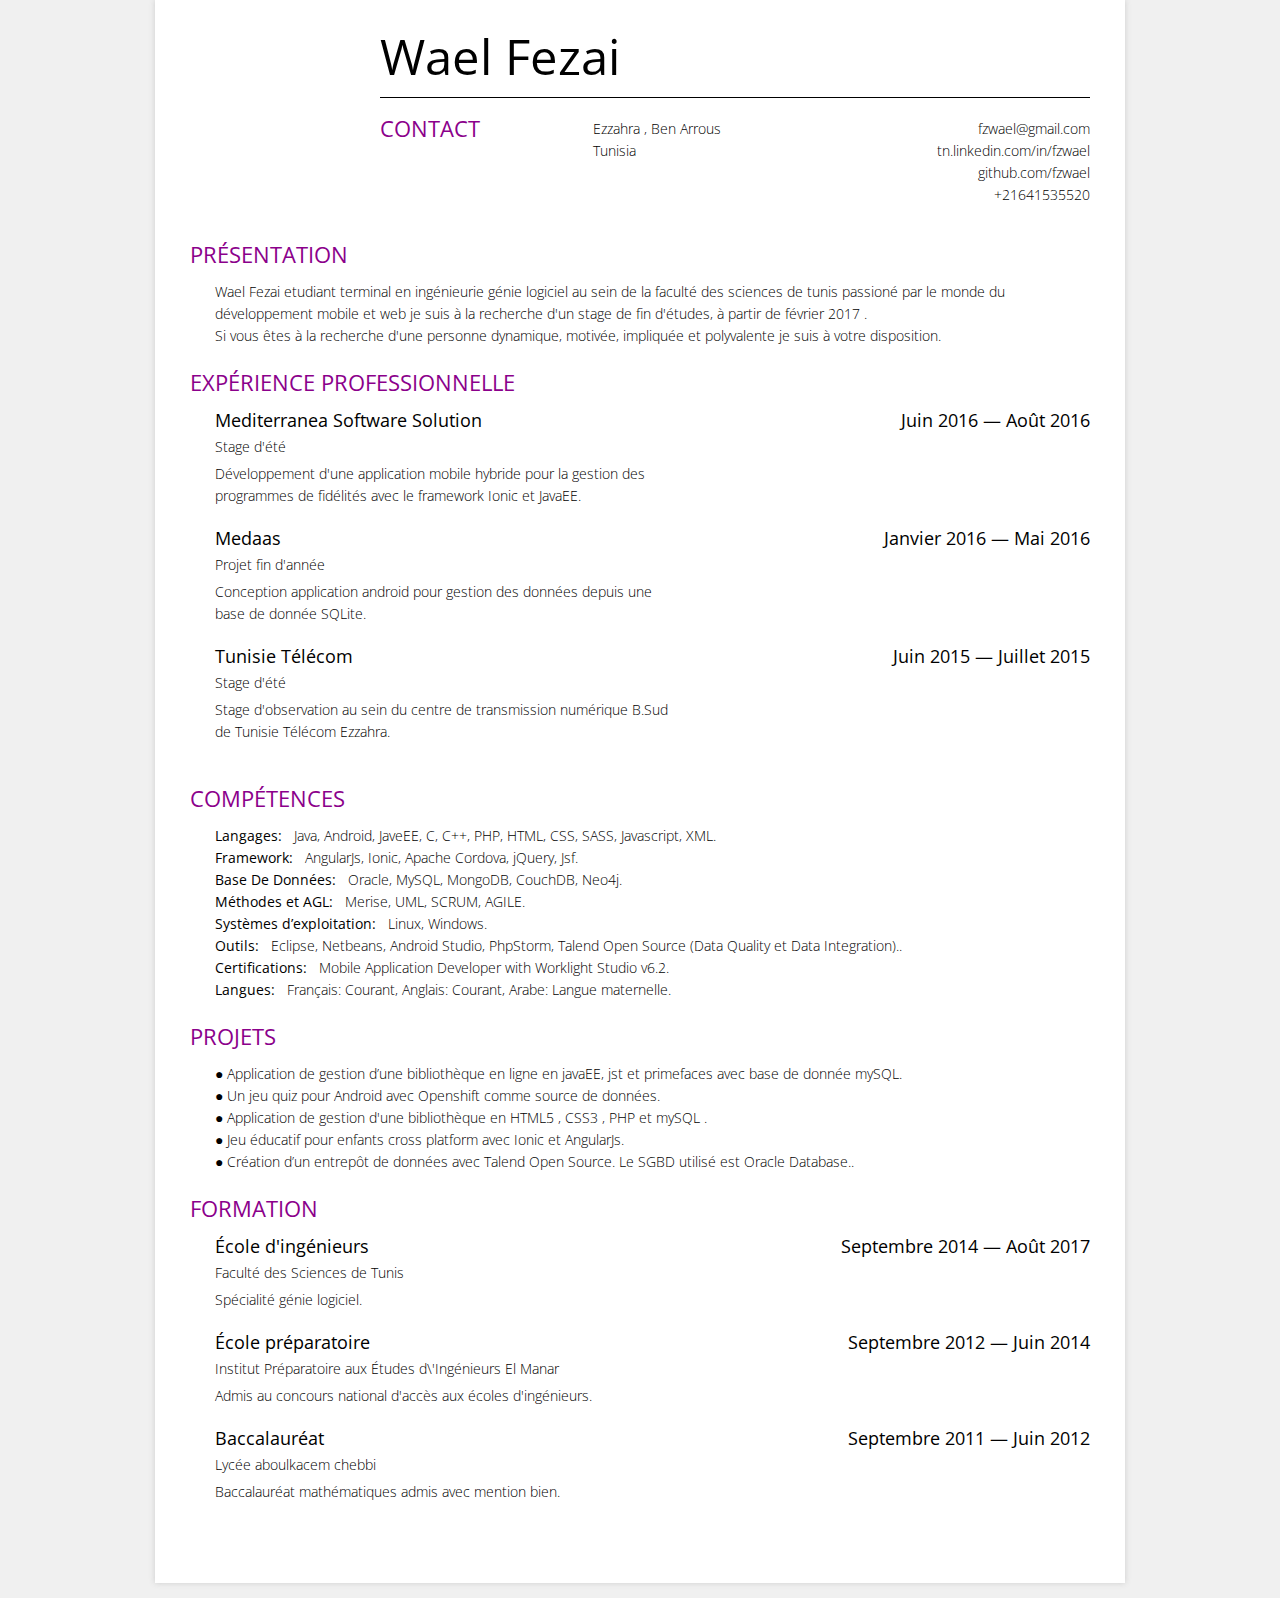
==== Wael_Fezai-FR.html @ c50fee3f "changing style" ====
<!DOCTYPE html>
<html>
<head>
    <title>Wael Fezai</title>
    <meta http-equiv="Content-Type" content="text/html; charset=utf-8"/>
    <meta http-equiv="Generator" content="CV Maker - https://cvmkr.com/"/>
    <link href="https://fonts.googleapis.com/css?family=Open+Sans:300&subset=latin,latin-ext" rel="stylesheet"
          type="text/css"/>
    <link href="style.css" rel="stylesheet">
</head>
<body class="lang-fr ">

<div id="main">
    <div id="photo">
        <img src="http://files1.cvmkr.com/fce725_1634324_3886578.jpg" alt=""/>
    </div>
    <div class="header photo">

        <h1 id="title">Wael Fezai</h1>
        <div class="basic-info section">
            <h2 class="title">Contact</h2>
            <div class="set">

                <p class="address">
					<span class="value">
						Ezzahra , Ben Arrous<br/>Tunisia					</span>
                </p>
                <div class="r">
                    <p class="email"><span class="value">fzwael@gmail.com</span></p>

                    <p class="website"><span class="value">tn.linkedin.com/in/fzwael</span></p>

                    <p class="website"><span class="value">github.com/fzwael</span></p>


                    <p class="phone"><span class="value">+21641535520</span></p>
                </div>
                <div class="clear"></div>
            </div><!-- set //-->
            <div class="clear"></div>
        </div><!-- basic-info //-->

    </div>
    <div class="clear"></div>


    <div class="section section-references">
        <h2 class="title">Présentation</h2>
        <div class="set">
            <div class="item">
                <span class="info"><div><span><span>Wael Fezai etudiant terminal en </span></span>ingénieurie génie logiciel au sein de la faculté des sciences de tunis passioné par le monde du développement mobile et web je suis à la recherche d'un stage de fin d'études, à partir de février 2017 .</div><div><span><span>Si vous êtes à la recherche d'une </span></span>personne dynamique, motivée, impliquée et polyvalente je suis à votre disposition.</div></span>
            </div>
        </div>
        <div class="clear"></div>
    </div>
    <div class="section section-work">
        <h2 class="title">Expérience professionnelle</h2>
        <div class="set">
            <div class="item">
                <h3><span class="company l">Mediterranea Software Solution</span>
                    <span class="date r">Juin 2016 &mdash; Août 2016</span>
                </h3>
                <div class="clear"></div>
                <span class="job_title">Stage d'été</span>
                <div class="info">
                    <div><span><span>Développement d'une application mobile hybride pour la gestion des</span></span>
                    </div>
                    <div><span><span>programmes de fidélités avec le framework Ionic et JavaEE.</span></span></div>
                </div>
                <div class="clear"></div>
            </div>

            <div class="item">
                <h3><span class="company l">Medaas</span>
                    <span class="date r">Janvier 2016 &mdash; Mai 2016</span>
                </h3>
                <div class="clear"></div>
                <span class="job_title">Projet fin d'année</span>
                <div class="info">
                    <div><span><span>Conception application android pour gestion des données depuis une</span></span></div>
                    <div><span><span>base de donnée SQLite.</span></span></div>
                </div>
                <div class="clear"></div>
            </div>

            <div class="item">
                <h3><span class="company l">Tunisie Télécom</span>
                    <span class="date r">Juin 2015 &mdash; Juillet 2015</span>
                </h3>
                <div class="clear"></div>
                <span class="job_title">Stage d'été</span>
                <div class="info">
                    <div><span><span>Stage d'observation au sein du centre de transmission numérique B.Sud</span></span></div>
                    <div><span><span>de Tunisie Télécom Ezzahra.</span></span></div>
                </div>
                <div class="clear"></div>
            </div>

        </div>
        <div class="clear"></div>
    </div>
    <div class="section section-qualifications">
        <h2 class="title">Compétences</h2>
        <div class="set">
            <b>Langages: &nbsp;</b>  Java, Android, JaveEE, C, C++, PHP, HTML, CSS, SASS, Javascript, XML. <br>

            <b>Framework: &nbsp;</b>  AngularJs, Ionic, Apache Cordova, jQuery, Jsf.<br>

            <b>Base De Données: &nbsp;</b>  Oracle, MySQL, MongoDB, CouchDB, Neo4j. <br>

            <b>Méthodes et AGL: &nbsp;</b>  Merise, UML, SCRUM, AGILE. <br>

            <b>Systèmes d’exploitation: &nbsp;</b>  Linux, Windows. <br>

            <b>Outils: &nbsp;</b>  Eclipse, Netbeans, Android Studio, PhpStorm, Talend Open Source (Data Quality et Data Integration).. <br>

            <b>Certifications: &nbsp;</b>  Mobile Application Developer with Worklight Studio v6.2. <br>

            <b>Langues: &nbsp;</b>  Français: Courant, Anglais: Courant, Arabe: Langue maternelle. <br>
        </div>
        <div class="clear"></div>
    </div>

    <div class="section section-qualifications">
        <h2 class="title">PROJETS</h2>
        <div class="set">

            &#9679; Application de gestion d’une bibliothèque en ligne en javaEE, jst et primefaces avec base de donnée mySQL. <br>

            &#9679; Un jeu quiz pour Android avec Openshift comme source de données. <br>

            &#9679; Application de gestion d'une bibliothèque en HTML5 , CSS3 , PHP et mySQL . <br>

            &#9679; Jeu éducatif pour enfants cross platform avec Ionic et AngularJs. <br>

            &#9679; Création d’un entrepôt de données avec Talend Open Source. Le SGBD utilisé est Oracle Database.. <br>

        </div>
        <div class="clear"></div>
    </div>

    <div class="section section-education">
        <h2 class="title">Formation</h2>
        <div class="set">
            <div class="item">
                <h3><span class="course l">École d'ingénieurs</span>
                    <span class="date r">Septembre 2014 &mdash; Août 2017</span>
                </h3>
                <div class="clear"></div>
                <span class="school">Faculté des Sciences de Tunis</span>
                <div class="info"><span><span>Spécialité génie logiciel.</span></span></div>
                <span class="clear"> </span>
            </div>

            <div class="item">
                <h3><span class="course l">École préparatoire</span>
                    <span class="date r">Septembre 2012 &mdash; Juin 2014</span>
                </h3>
                <div class="clear"></div>
                <span class="school">Institut Préparatoire aux Études d\'Ingénieurs El Manar</span>
                <div class="info"><span><span>Admis au concours national d'accès aux écoles d'ingénieurs.</span></span>
                </div>
                <span class="clear"> </span>
            </div>

            <div class="item">
                <h3><span class="course l">Baccalauréat</span>
                    <span class="date r">Septembre 2011 &mdash; Juin 2012</span>
                </h3>
                <div class="clear"></div>
                <span class="school">Lycée aboulkacem chebbi</span>
                <div class="info"><span><span>Baccalauréat mathématiques admis avec mention bien.</span></span></div>
                <span class="clear"> </span>
            </div>
        </div>
        <div class="clear"></div>
    </div>

</div>
</body>
</html>
---- style.css ----
body {
    background: #f0f0f0;
    margin: 0;
    padding: 0;
    font-family: 'Open Sans', 'Helvetica Light', 'Helvetica Neue', 'Arial Narrow', Helvetica, Arial, serif;
    font-weight: 300;
    line-height: 22px;
    font-size: 14px;
    color: #000;
}

h1, h2, h3, h4 {
    font-family: 'Open Sans', 'Helvetica Light', 'Helvetica Neue', 'Arial Narrow', Helvetica, Arial, serif;
    font-weight: 300;
    font-weight: normal;
    margin: 0 0 15px 0;
    padding: 0;
}

h1 {
    font-size: 350%;
}

h2 {
    font-size: 210%;
}

h3 {
    font-size: 130%;
}

p {
    margin: 0 0 10px 0;
}

ul {
    margin: 0;
    list-style-type: square;
}

a {
    color: #222;
}

/* ________________________________________________________ */
.rtl {
    direction: rtl;
}

.clear {
    clear: both;
}

#main {
    background: #fff;
    width: 900px;
    padding: 35px;
    margin: 0 auto 15px auto;
    overflow: hidden;

    box-shadow: 0 0 6px #ccc;
}

#title {
    line-height: 42px;
    border-bottom: 1px solid #000;
    padding-bottom: 20px;
    margin: 0px 0 20px 0;

    /* ADDED BY FZWAEL */
    color: black;
}

#credit {
    margin-bottom: 20px;
    font-size: 11px;
    color: #999;
    text-align: center;
}

#credit a {
    color: #999;
}

p label {
    font-size: 110%;
    margin-right: 10px;
}

p label span.colon {
    display: inline;
}

.section {
    margin-bottom: 25px;
}

.section .set {
}

.item {
    margin: 0 0 20px 0;
}

/*  _____________________________ */
.section .title {
    text-transform: uppercase;
    font-size: 160%;

    margin: 0 auto 15px auto;
    display: block;

    /* ADDED BY FZWAEL */
    color: DarkMagenta;
}

.section .set {
    margin-left: 25px;
}

.section .set h3 {
    margin: 0;
}

.basic-info {
    border-top: 0;
}

.section.basic-info .title {
    float: left;
    border: 0;
}

.basic-info .set {
    float: right;
    width: 70%;
}

.basic-info .address {
    width: 40%;
    float: left;
}

.basic-info .r {
    float: right;
    width: 60%;
    text-align: right;
}

.basic-info label {
    font-family: 'Open Sans', 'Helvetica Light', 'Helvetica Neue', 'Arial Narrow', Helvetica, Arial, serif;
    font-weight: 300;
}

.basic-info label, .basic-info span {
    display: inline !important;
}

.basic-info p {
    margin: 0;
}

.section span.value {
    display: block;
}

.section h3 span.l, .section span.r {
    width: 49%;
    float: left;
}

.section span.r {
    float: right;
    text-align: right;
}

.section-education .school,
.section-work .job_title {
    font-size: 100%;
    display: block;
    margin: 5px 0 5px 0;
}

#photo {
    width: 160px;
    height: 180px;
    overflow: hidden;
    float: left;
    margin-top: 4px;
    border-radius: 4px;
}

#photo img {
    width: 100%;
    height: auto;
}

.header.photo {
    margin-left: 190px;
}

.header.photo #title {
    text-align: left;
}

.header.photo .basic-info {
    float: none;
    padding: 0;
}

@media screen and (max-width: 950px) {
    body {
        background: #fff;
    }

    #main {
        box-shadow: none;
        padding: 0;
        padding: 5px;
    }
}
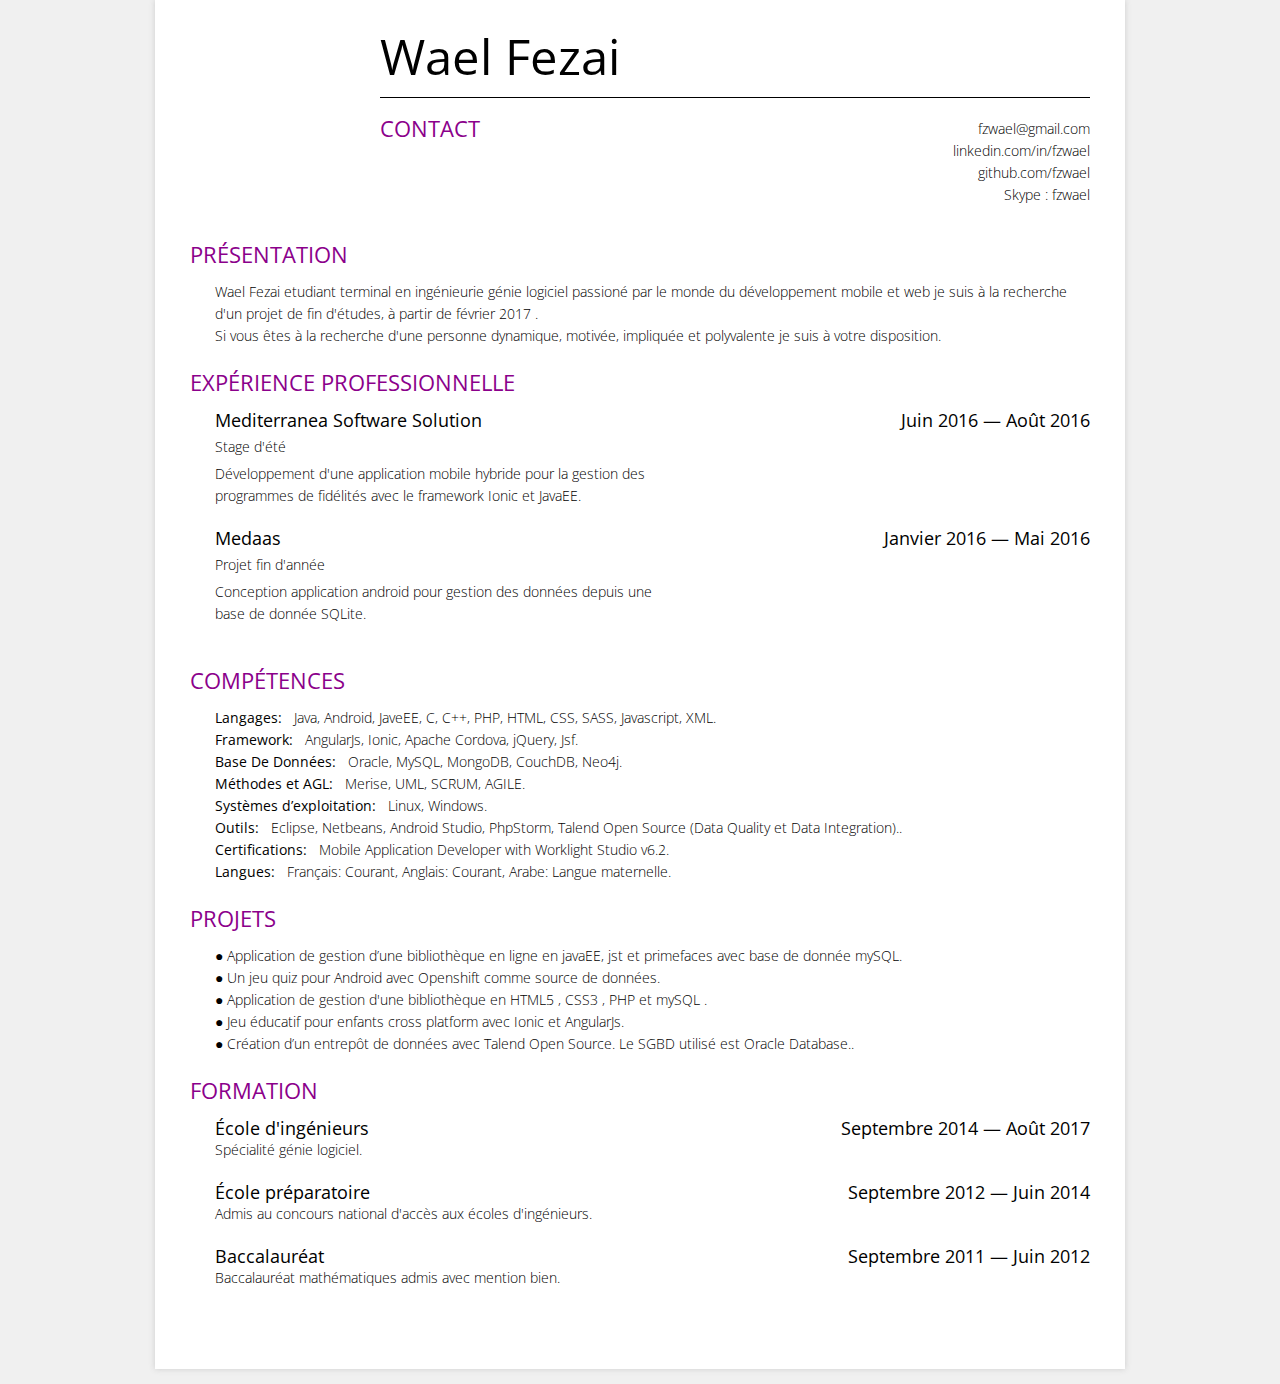
==== commit 601367dc: "ex" ====
--- a/Wael_Fezai-FR.html
+++ b/Wael_Fezai-FR.html
@@ -22,18 +22,18 @@
             <div class="set">
 
                 <p class="address">
-					<span class="value">
-						Ezzahra , Ben Arrous<br/>Tunisia					</span>
+					<!-- <span class="value">Ezzahra , Ben Arrous<br/>Tunisie</span> -->
                 </p>
                 <div class="r">
                     <p class="email"><span class="value">fzwael@gmail.com</span></p>
 
-                    <p class="website"><span class="value">tn.linkedin.com/in/fzwael</span></p>
+                    <p class="website"><span class="value">linkedin.com/in/fzwael</span></p>
 
                     <p class="website"><span class="value">github.com/fzwael</span></p>
 
+					<p class="website"><span class="value">Skype : fzwael</span></p>
 
-                    <p class="phone"><span class="value">+21641535520</span></p>
+                    <!-- <p class="phone"><span class="value">+21641535520</span></p> -->
                 </div>
                 <div class="clear"></div>
             </div><!-- set //-->
@@ -48,7 +48,7 @@
         <h2 class="title">Présentation</h2>
         <div class="set">
             <div class="item">
-                <span class="info"><div><span><span>Wael Fezai etudiant terminal en </span></span>ingénieurie génie logiciel au sein de la faculté des sciences de tunis passioné par le monde du développement mobile et web je suis à la recherche d'un stage de fin d'études, à partir de février 2017 .</div><div><span><span>Si vous êtes à la recherche d'une </span></span>personne dynamique, motivée, impliquée et polyvalente je suis à votre disposition.</div></span>
+                <span class="info"><div><span><span>Wael Fezai etudiant terminal en </span></span>ingénieurie génie logiciel <!-- au sein de la faculté des sciences de tunis --> passioné par le monde du développement mobile et web je suis à la recherche d'un projet de fin d'études, à partir de février 2017 .</div><div><span><span>Si vous êtes à la recherche d'une </span></span>personne dynamique, motivée, impliquée et polyvalente je suis à votre disposition.</div></span>
             </div>
         </div>
         <div class="clear"></div>
@@ -82,7 +82,7 @@
                 </div>
                 <div class="clear"></div>
             </div>
-
+<!--
             <div class="item">
                 <h3><span class="company l">Tunisie Télécom</span>
                     <span class="date r">Juin 2015 &mdash; Juillet 2015</span>
@@ -95,7 +95,7 @@
                 </div>
                 <div class="clear"></div>
             </div>
-
+-->
         </div>
         <div class="clear"></div>
     </div>
@@ -147,7 +147,7 @@
                     <span class="date r">Septembre 2014 &mdash; Août 2017</span>
                 </h3>
                 <div class="clear"></div>
-                <span class="school">Faculté des Sciences de Tunis</span>
+               <!--  <span class="school">Faculté des Sciences de Tunis</span> -->
                 <div class="info"><span><span>Spécialité génie logiciel.</span></span></div>
                 <span class="clear"> </span>
             </div>
@@ -157,7 +157,7 @@
                     <span class="date r">Septembre 2012 &mdash; Juin 2014</span>
                 </h3>
                 <div class="clear"></div>
-                <span class="school">Institut Préparatoire aux Études d\'Ingénieurs El Manar</span>
+              <!--  <span class="school">Institut Préparatoire aux Études d\'Ingénieurs El Manar</span> -->
                 <div class="info"><span><span>Admis au concours national d'accès aux écoles d'ingénieurs.</span></span>
                 </div>
                 <span class="clear"> </span>
@@ -168,7 +168,7 @@
                     <span class="date r">Septembre 2011 &mdash; Juin 2012</span>
                 </h3>
                 <div class="clear"></div>
-                <span class="school">Lycée aboulkacem chebbi</span>
+             <!--   <span class="school">Lycée aboulkacem chebbi</span> -->
                 <div class="info"><span><span>Baccalauréat mathématiques admis avec mention bien.</span></span></div>
                 <span class="clear"> </span>
             </div>
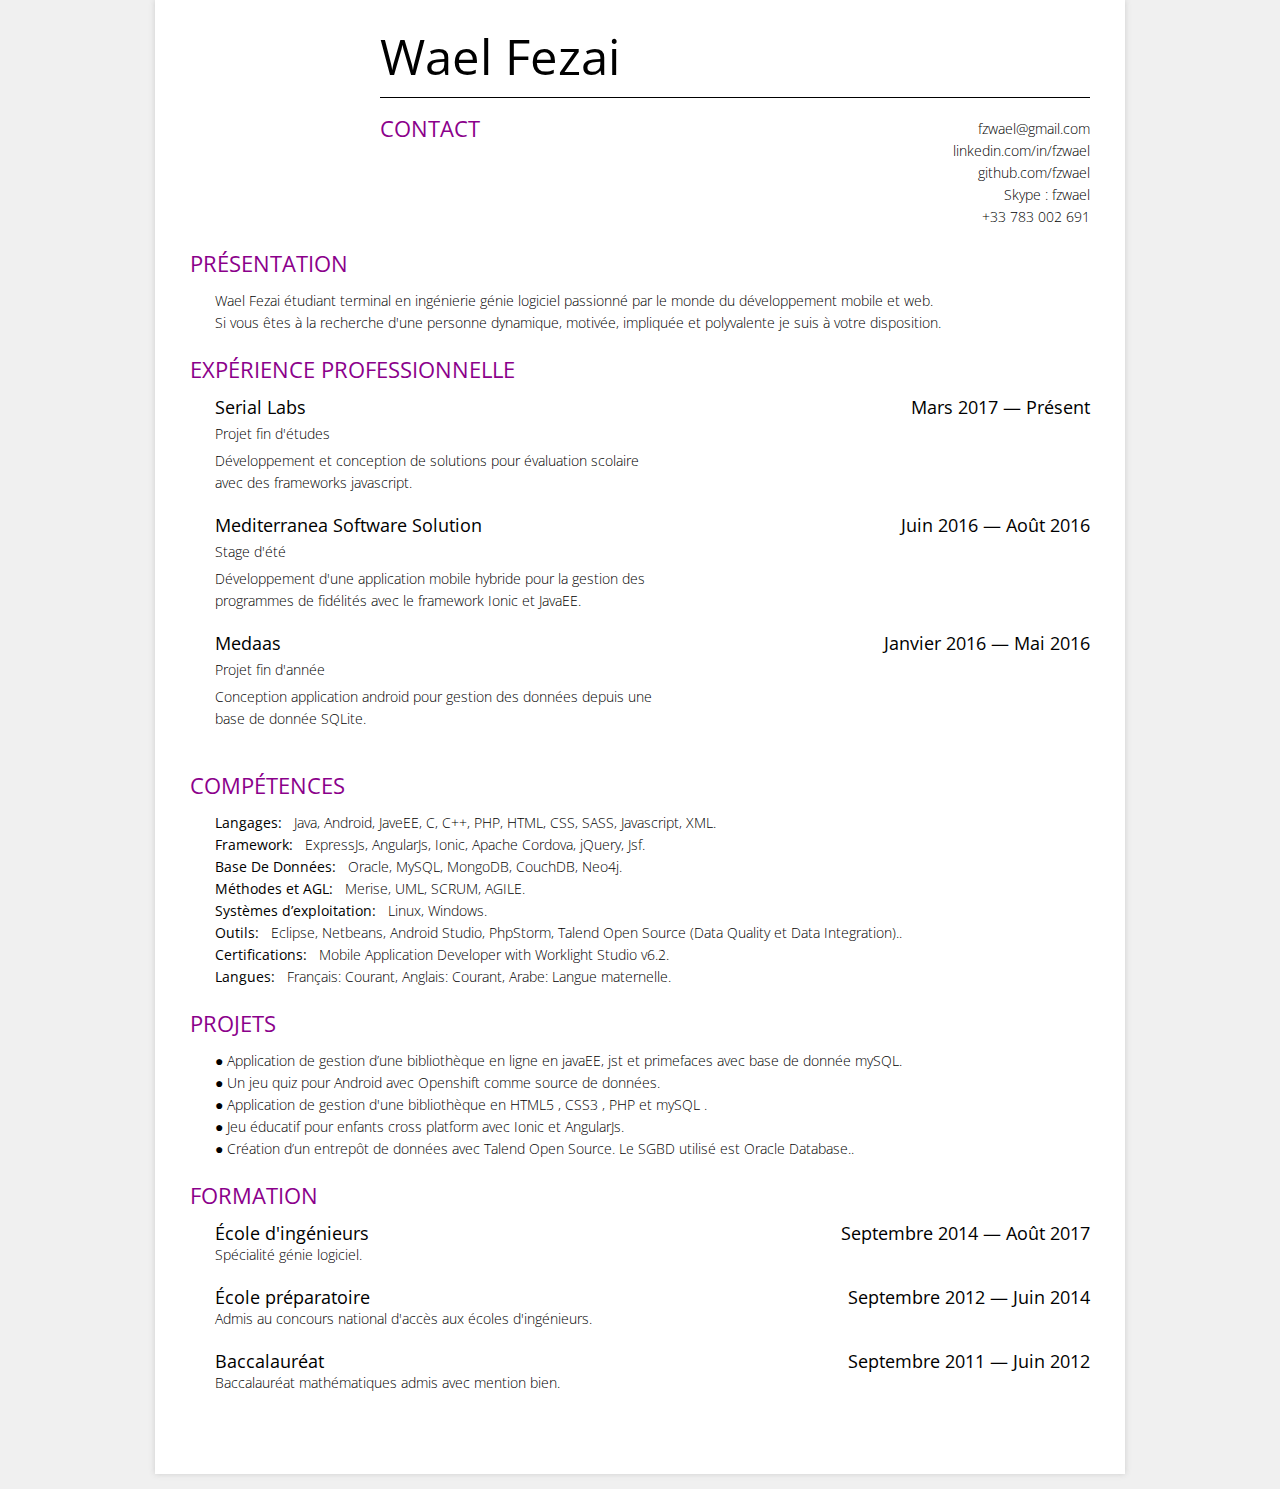
==== commit 53df7bc8: "updates 15/05/2017" ====
--- a/Wael_Fezai-FR.html
+++ b/Wael_Fezai-FR.html
@@ -33,7 +33,7 @@
 
 					<p class="website"><span class="value">Skype : fzwael</span></p>
 
-                    <!-- <p class="phone"><span class="value">+21641535520</span></p> -->
+                    <p class="phone"><span class="value">+33 783 002 691</span></p>
                 </div>
                 <div class="clear"></div>
             </div><!-- set //-->
@@ -48,7 +48,7 @@
         <h2 class="title">Présentation</h2>
         <div class="set">
             <div class="item">
-                <span class="info"><div><span><span>Wael Fezai etudiant terminal en </span></span>ingénieurie génie logiciel <!-- au sein de la faculté des sciences de tunis --> passioné par le monde du développement mobile et web je suis à la recherche d'un projet de fin d'études, à partir de février 2017 .</div><div><span><span>Si vous êtes à la recherche d'une </span></span>personne dynamique, motivée, impliquée et polyvalente je suis à votre disposition.</div></span>
+                <span class="info"><div><span><span>Wael Fezai étudiant terminal en </span></span>ingénierie génie logiciel passionné par le monde du développement mobile et web.</div><div><span><span>Si vous êtes à la recherche d'une </span></span>personne dynamique, motivée, impliquée et polyvalente je suis à votre disposition.</div></span>
             </div>
         </div>
         <div class="clear"></div>
@@ -56,6 +56,21 @@
     <div class="section section-work">
         <h2 class="title">Expérience professionnelle</h2>
         <div class="set">
+
+        	<div class="item">
+                <h3><span class="company l">Serial Labs</span>
+                    <span class="date r">Mars 2017 &mdash; Présent</span>
+                </h3>
+                <div class="clear"></div>
+                <span class="job_title">Projet fin d'études</span>
+                <div class="info">
+                    <div><span><span>Développement et conception de solutions pour évaluation scolaire</span></span>
+                    </div>
+                    <div><span><span>avec des frameworks javascript.</span></span></div>
+                </div>
+                <div class="clear"></div>
+            </div>
+
             <div class="item">
                 <h3><span class="company l">Mediterranea Software Solution</span>
                     <span class="date r">Juin 2016 &mdash; Août 2016</span>
@@ -104,7 +119,7 @@
         <div class="set">
             <b>Langages: &nbsp;</b>  Java, Android, JaveEE, C, C++, PHP, HTML, CSS, SASS, Javascript, XML. <br>
 
-            <b>Framework: &nbsp;</b>  AngularJs, Ionic, Apache Cordova, jQuery, Jsf.<br>
+            <b>Framework: &nbsp;</b>  ExpressJs, AngularJs, Ionic, Apache Cordova, jQuery, Jsf.<br>
 
             <b>Base De Données: &nbsp;</b>  Oracle, MySQL, MongoDB, CouchDB, Neo4j. <br>
 
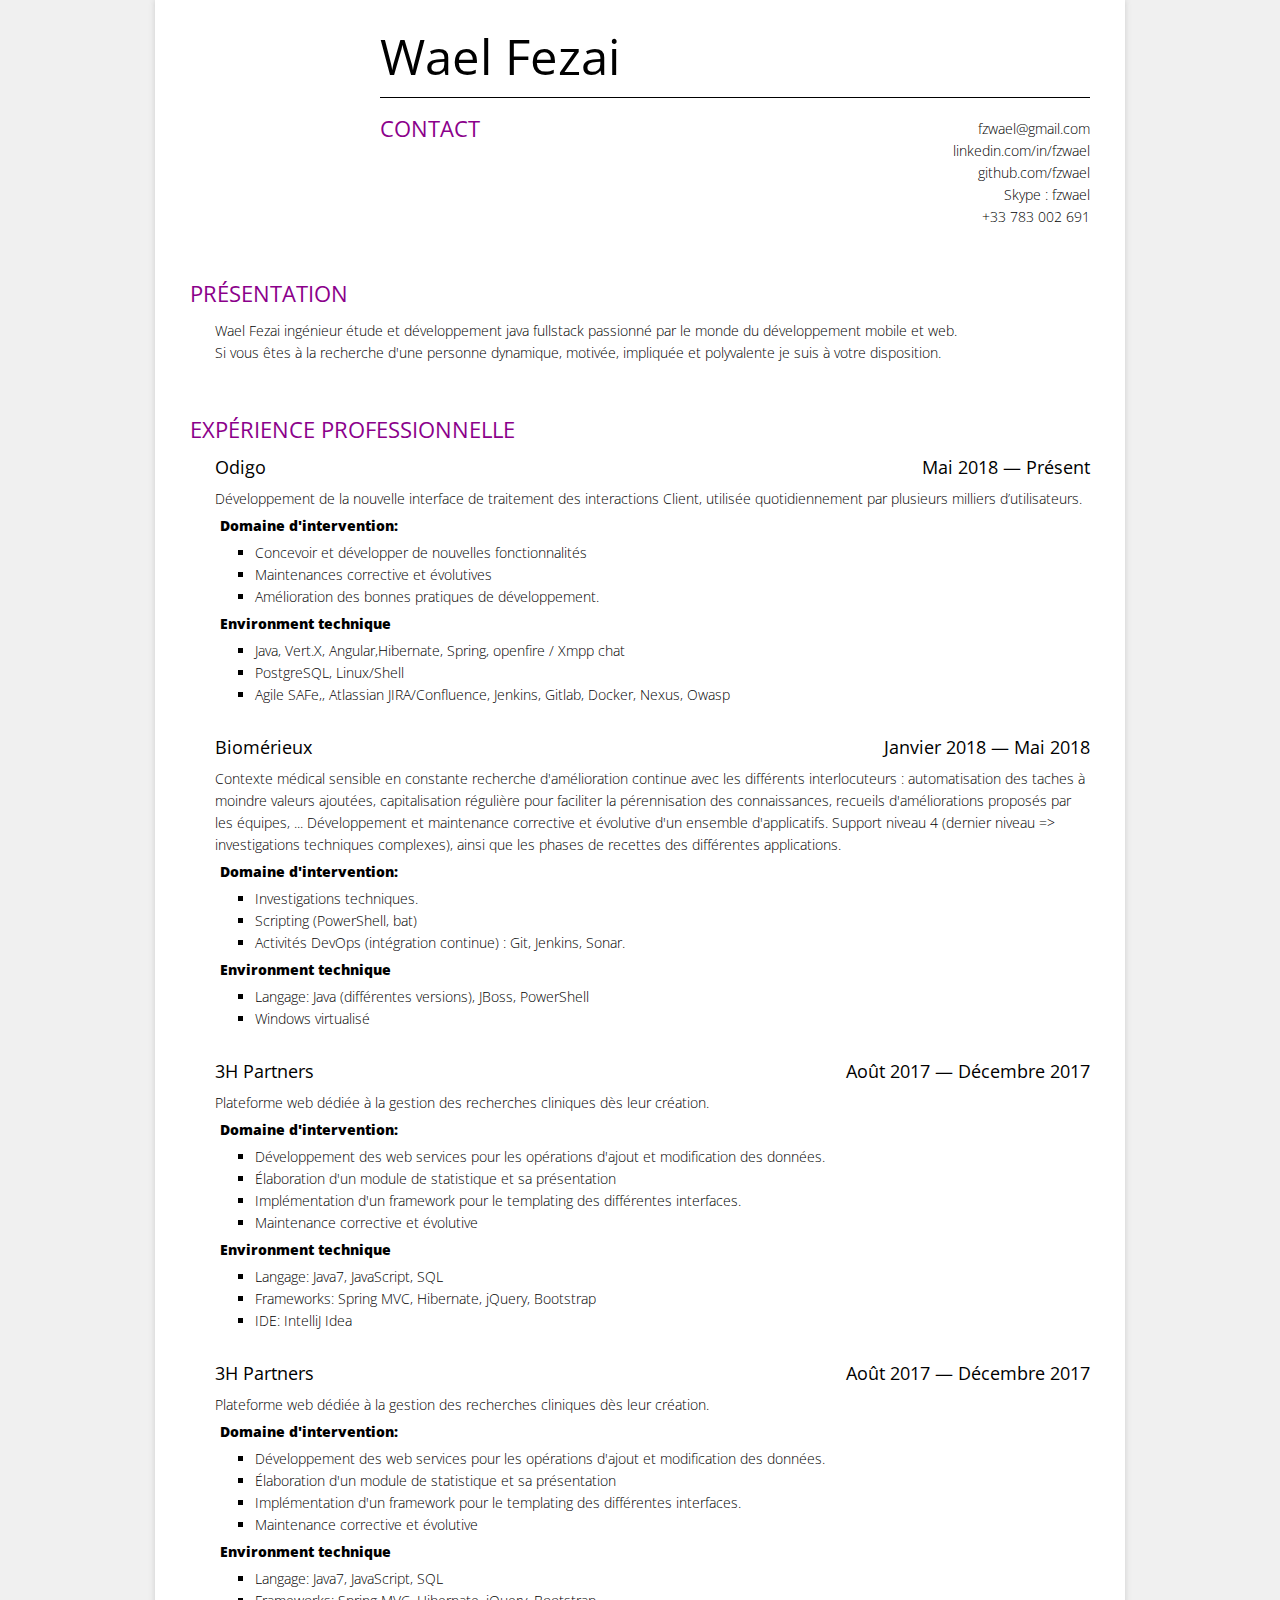
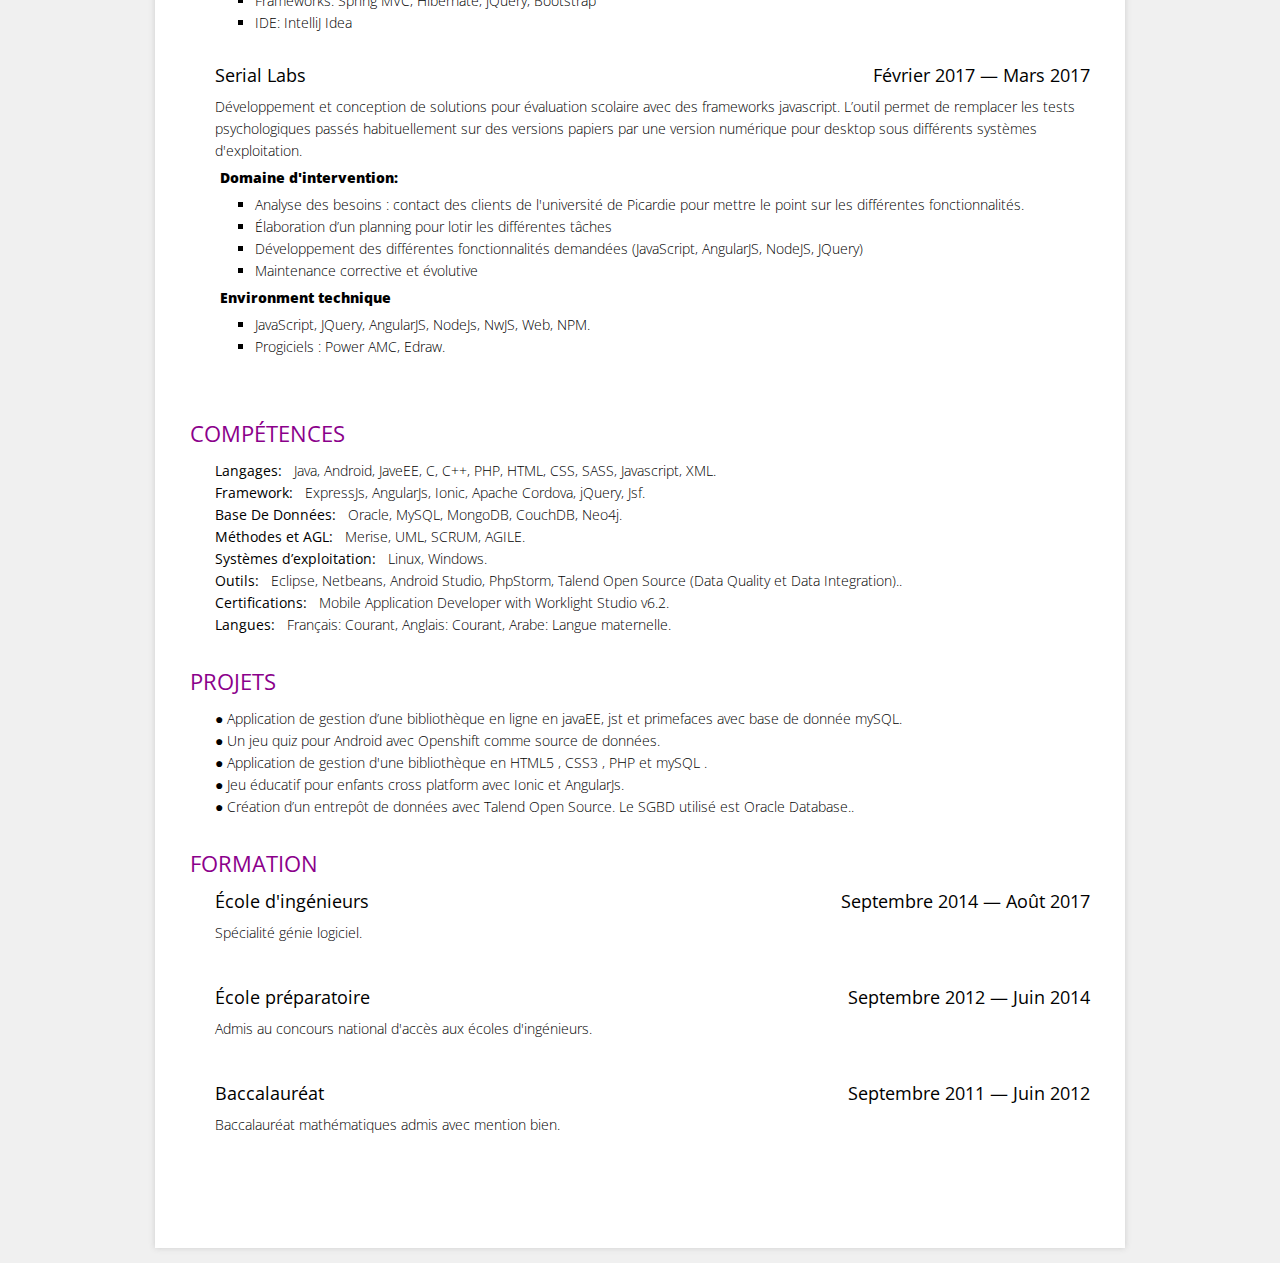
==== commit 963aea06: "Updated FR resume." ====
--- a/Wael_Fezai-FR.html
+++ b/Wael_Fezai-FR.html
@@ -1,103 +1,244 @@
 <!DOCTYPE html>
 <html>
+
 <head>
     <title>Wael Fezai</title>
-    <meta http-equiv="Content-Type" content="text/html; charset=utf-8"/>
-    <meta http-equiv="Generator" content="CV Maker - https://cvmkr.com/"/>
+    <meta http-equiv="Content-Type" content="text/html; charset=utf-8" />
+    <meta http-equiv="Generator" content="CV Maker - https://cvmkr.com/" />
     <link href="https://fonts.googleapis.com/css?family=Open+Sans:300&subset=latin,latin-ext" rel="stylesheet"
-          type="text/css"/>
+        type="text/css" />
     <link href="style.css" rel="stylesheet">
 </head>
+
 <body class="lang-fr ">
 
-<div id="main">
-    <div id="photo">
-        <img src="http://files1.cvmkr.com/fce725_1634324_3886578.jpg" alt=""/>
-    </div>
-    <div class="header photo">
-
-        <h1 id="title">Wael Fezai</h1>
-        <div class="basic-info section">
-            <h2 class="title">Contact</h2>
-            <div class="set">
-
-                <p class="address">
-					<!-- <span class="value">Ezzahra , Ben Arrous<br/>Tunisie</span> -->
-                </p>
-                <div class="r">
-                    <p class="email"><span class="value">fzwael@gmail.com</span></p>
-
-                    <p class="website"><span class="value">linkedin.com/in/fzwael</span></p>
-
-                    <p class="website"><span class="value">github.com/fzwael</span></p>
-
-					<p class="website"><span class="value">Skype : fzwael</span></p>
-
-                    <p class="phone"><span class="value">+33 783 002 691</span></p>
-                </div>
+    <div id="main">
+        <div id="photo">
+            <img src="http://files1.cvmkr.com/fce725_1634324_3886578.jpg" alt="" />
+        </div>
+        <div class="header photo">
+
+            <h1 id="title">Wael Fezai</h1>
+            <div class="basic-info section">
+                <h2 class="title">Contact</h2>
+                <div class="set">
+
+                    <p class="address">
+                        <!-- <span class="value">Ezzahra , Ben Arrous<br/>Tunisie</span> -->
+                    </p>
+                    <div class="r">
+                        <p class="email"><span class="value">fzwael@gmail.com</span></p>
+
+                        <p class="website"><span class="value">linkedin.com/in/fzwael</span></p>
+
+                        <p class="website"><span class="value">github.com/fzwael</span></p>
+
+                        <p class="website"><span class="value">Skype : fzwael</span></p>
+
+                        <p class="phone"><span class="value">+33 783 002 691</span></p>
+                    </div>
+                    <div class="clear"></div>
+                </div><!-- set //-->
                 <div class="clear"></div>
-            </div><!-- set //-->
-            <div class="clear"></div>
-        </div><!-- basic-info //-->
-
-    </div>
-    <div class="clear"></div>
-
-
-    <div class="section section-references">
-        <h2 class="title">Présentation</h2>
-        <div class="set">
-            <div class="item">
-                <span class="info"><div><span><span>Wael Fezai étudiant terminal en </span></span>ingénierie génie logiciel passionné par le monde du développement mobile et web.</div><div><span><span>Si vous êtes à la recherche d'une </span></span>personne dynamique, motivée, impliquée et polyvalente je suis à votre disposition.</div></span>
-            </div>
+            </div><!-- basic-info //-->
+
         </div>
         <div class="clear"></div>
-    </div>
-    <div class="section section-work">
-        <h2 class="title">Expérience professionnelle</h2>
-        <div class="set">
-
-        	<div class="item">
-                <h3><span class="company l">Serial Labs</span>
-                    <span class="date r">Mars 2017 &mdash; Présent</span>
-                </h3>
-                <div class="clear"></div>
-                <span class="job_title">Projet fin d'études</span>
-                <div class="info">
-                    <div><span><span>Développement et conception de solutions pour évaluation scolaire</span></span>
-                    </div>
-                    <div><span><span>avec des frameworks javascript.</span></span></div>
-                </div>
-                <div class="clear"></div>
-            </div>
-
-            <div class="item">
-                <h3><span class="company l">Mediterranea Software Solution</span>
-                    <span class="date r">Juin 2016 &mdash; Août 2016</span>
-                </h3>
-                <div class="clear"></div>
-                <span class="job_title">Stage d'été</span>
-                <div class="info">
-                    <div><span><span>Développement d'une application mobile hybride pour la gestion des</span></span>
-                    </div>
-                    <div><span><span>programmes de fidélités avec le framework Ionic et JavaEE.</span></span></div>
-                </div>
-                <div class="clear"></div>
-            </div>
-
-            <div class="item">
-                <h3><span class="company l">Medaas</span>
-                    <span class="date r">Janvier 2016 &mdash; Mai 2016</span>
-                </h3>
-                <div class="clear"></div>
-                <span class="job_title">Projet fin d'année</span>
-                <div class="info">
-                    <div><span><span>Conception application android pour gestion des données depuis une</span></span></div>
-                    <div><span><span>base de donnée SQLite.</span></span></div>
-                </div>
-                <div class="clear"></div>
-            </div>
-<!--
+
+
+        <div class="section section-references">
+            <h2 class="title">Présentation</h2>
+            <div class="set">
+                <div class="item">
+                    <span class="info">
+                        <div><span><span>Wael Fezai ingénieur étude et développement java fullstack
+                                    passionné par le monde du développement mobile et web.</div>
+                        <div><span><span>Si vous êtes à la recherche d'une </span></span>personne dynamique, motivée,
+                            impliquée et polyvalente je suis à votre disposition.</div>
+                    </span>
+                </div>
+            </div>
+            <div class="clear"></div>
+        </div>
+        <div class="section section-work">
+            <h2 class="title">Expérience professionnelle</h2>
+            <div class="set">
+
+                <div class="item">
+                    <h3>
+                        <span class="company l">Odigo</span>
+                        <span class="date r">Mai 2018 &mdash; Présent</span>
+                    </h3>
+                    <div class="clear"></div>
+                    <div class="info">
+                        Développement de la nouvelle interface de traitement des interactions Client, utilisée
+                        quotidiennement par plusieurs milliers d’utilisateurs.
+
+                        <div class="sub-title">Domaine d'intervention:</div>
+                        <ul>
+                            <li>Concevoir et développer de nouvelles fonctionnalités</li>
+                            <li>Maintenances corrective et évolutives</li>
+                            <li>Amélioration des bonnes pratiques de développement.</li>
+                        </ul>
+
+                        <div class="sub-title">Environment technique</div>
+                        <ul>
+                            <li>Java, Vert.X, Angular,Hibernate, Spring, openfire / Xmpp chat</li>
+                            <li>PostgreSQL, Linux/Shell</li>
+                            <li>Agile SAFe,, Atlassian JIRA/Confluence, Jenkins, Gitlab, Docker, Nexus, Owasp</li>
+                        </ul>
+                    </div>
+                    <div class="clear"></div>
+                </div>
+
+                <div class="item">
+                    <h3>
+                        <span class="company l">Biomérieux</span>
+                        <span class="date r">Janvier 2018 &mdash; Mai 2018</span>
+                    </h3>
+                    <div class="clear"></div>
+                    <div class="info">
+                        Contexte médical sensible en constante recherche d'amélioration continue avec les différents
+                        interlocuteurs : automatisation des taches à moindre valeurs ajoutées, capitalisation régulière
+                        pour faciliter la pérennisation des connaissances, recueils d'améliorations proposés par les
+                        équipes, ...
+                        Développement et maintenance corrective et évolutive d'un ensemble d'applicatifs.
+
+                        Support niveau 4 (dernier niveau => investigations techniques complexes), ainsi que les phases
+                        de recettes des différentes applications.
+
+                        <div class="sub-title">Domaine d'intervention:</div>
+                        <ul>
+                            <li>Investigations techniques.</li>
+                            <li>Scripting (PowerShell, bat)</li>
+                            <li>Activités DevOps (intégration continue) : Git, Jenkins, Sonar.</li>
+                        </ul>
+
+                        <div class="sub-title">Environment technique</div>
+                        <ul>
+                            <li>Langage: Java (différentes versions), JBoss, PowerShell</li>
+                            <li>Windows virtualisé</li>
+                        </ul>
+                    </div>
+                    <div class="clear"></div>
+                </div>
+
+                <div class="item">
+                    <h3>
+                        <span class="company l">3H Partners</span>
+                        <span class="date r">Août 2017 &mdash; Décembre 2017</span>
+                    </h3>
+                    <div class="clear"></div>
+                    <div class="info">
+                        Plateforme web dédiée à la gestion des recherches cliniques dès leur création.
+
+                        <div class="sub-title">Domaine d'intervention:</div>
+                        <ul>
+                            <li>Développement des web services pour les opérations d'ajout et modification des données.
+                            </li>
+                            <li>Élaboration d'un module de statistique et sa présentation</li>
+                            <li>Implémentation d'un framework pour le templating des différentes interfaces.</li>
+                            <li>Maintenance corrective et évolutive</li>
+                        </ul>
+
+                        <div class="sub-title">Environment technique</div>
+                        <ul>
+                            <li>Langage: Java7, JavaScript, SQL</li>
+                            <li>Frameworks: Spring MVC, Hibernate, jQuery, Bootstrap</li>
+                            <li>IDE: IntelliJ Idea</li>
+                        </ul>
+                    </div>
+                    <div class="clear"></div>
+                </div>
+
+                <div class="item">
+                    <h3>
+                        <span class="company l">3H Partners</span>
+                        <span class="date r">Août 2017 &mdash; Décembre 2017</span>
+                    </h3>
+                    <div class="clear"></div>
+                    <div class="info">
+                        Plateforme web dédiée à la gestion des recherches cliniques dès leur création.
+
+                        <div class="sub-title">Domaine d'intervention:</div>
+                        <ul>
+                            <li>Développement des web services pour les opérations d'ajout et modification des données.
+                            </li>
+                            <li>Élaboration d'un module de statistique et sa présentation</li>
+                            <li>Implémentation d'un framework pour le templating des différentes interfaces.</li>
+                            <li>Maintenance corrective et évolutive</li>
+                        </ul>
+
+                        <div class="sub-title">Environment technique</div>
+                        <ul>
+                            <li>Langage: Java7, JavaScript, SQL</li>
+                            <li>Frameworks: Spring MVC, Hibernate, jQuery, Bootstrap</li>
+                            <li>IDE: IntelliJ Idea</li>
+                        </ul>
+                    </div>
+                    <div class="clear"></div>
+                </div>
+
+                <div class="item">
+                    <h3>
+                        <span class="company l">Serial Labs</span>
+                        <span class="date r">Février 2017 &mdash; Mars 2017</span>
+                    </h3>
+                    <div class="clear"></div>
+                    <div class="info">
+                        Développement et conception de solutions pour évaluation scolaire avec des frameworks
+                        javascript.
+                        L’outil permet de remplacer les tests psychologiques passés habituellement sur des versions
+                        papiers par une version numérique pour desktop sous différents systèmes d'exploitation.
+
+                        <div class="sub-title">Domaine d'intervention:</div>
+                        <ul>
+                            <li>Analyse des besoins : contact des clients de l'université de Picardie pour mettre le
+                                point sur les différentes fonctionnalités.</li>
+                            <li>Élaboration d’un planning pour lotir les différentes tâches</li>
+                            <li>Développement des différentes fonctionnalités demandées (JavaScript, AngularJS, NodeJS,
+                                JQuery)</li>
+                            <li>Maintenance corrective et évolutive</li>
+                        </ul>
+
+                        <div class="sub-title">Environment technique</div>
+                        <ul>
+                            <li>JavaScript, JQuery, AngularJS, NodeJs, NwJS, Web, NPM.</li>
+                            <li>Progiciels : Power AMC, Edraw.</li>
+                        </ul>
+                    </div>
+                    <div class="clear"></div>
+                </div>
+
+                <!-- <div class="item">
+                    <h3><span class="company l">Mediterranea Software Solution</span>
+                        <span class="date r">Juin 2016 &mdash; Août 2016</span>
+                    </h3>
+                    <div class="clear"></div>
+                    <span class="job_title">Stage d'été</span>
+                    <div class="info">
+                        <div><span><span>Développement d'une application mobile hybride pour la gestion
+                                    des</span></span>
+                        </div>
+                        <div><span><span>programmes de fidélités avec le framework Ionic et JavaEE.</span></span></div>
+                    </div>
+                    <div class="clear"></div>
+                </div> -->
+
+                <!-- <div class="item">
+                    <h3><span class="company l">Medaas</span>
+                        <span class="date r">Janvier 2016 &mdash; Mai 2016</span>
+                    </h3>
+                    <div class="clear"></div>
+                    <span class="job_title">Projet fin d'année</span>
+                    <div class="info">
+                        <div><span><span>Conception application android pour gestion des données depuis
+                                    une</span></span></div>
+                        <div><span><span>base de donnée SQLite.</span></span></div>
+                    </div>
+                    <div class="clear"></div>
+                </div> -->
+                <!--
             <div class="item">
                 <h3><span class="company l">Tunisie Télécom</span>
                     <span class="date r">Juin 2015 &mdash; Juillet 2015</span>
@@ -111,86 +252,92 @@
                 <div class="clear"></div>
             </div>
 -->
-        </div>
-        <div class="clear"></div>
+            </div>
+            <div class="clear"></div>
+        </div>
+        <div class="section section-qualifications">
+            <h2 class="title">Compétences</h2>
+            <div class="set">
+                <b>Langages: &nbsp;</b> Java, Android, JaveEE, C, C++, PHP, HTML, CSS, SASS, Javascript, XML. <br>
+
+                <b>Framework: &nbsp;</b> ExpressJs, AngularJs, Ionic, Apache Cordova, jQuery, Jsf.<br>
+
+                <b>Base De Données: &nbsp;</b> Oracle, MySQL, MongoDB, CouchDB, Neo4j. <br>
+
+                <b>Méthodes et AGL: &nbsp;</b> Merise, UML, SCRUM, AGILE. <br>
+
+                <b>Systèmes d’exploitation: &nbsp;</b> Linux, Windows. <br>
+
+                <b>Outils: &nbsp;</b> Eclipse, Netbeans, Android Studio, PhpStorm, Talend Open Source (Data Quality et
+                Data Integration).. <br>
+
+                <b>Certifications: &nbsp;</b> Mobile Application Developer with Worklight Studio v6.2. <br>
+
+                <b>Langues: &nbsp;</b> Français: Courant, Anglais: Courant, Arabe: Langue maternelle. <br>
+            </div>
+            <div class="clear"></div>
+        </div>
+
+        <div class="section section-qualifications">
+            <h2 class="title">PROJETS</h2>
+            <div class="set">
+
+                &#9679; Application de gestion d’une bibliothèque en ligne en javaEE, jst et primefaces avec base de
+                donnée mySQL. <br>
+
+                &#9679; Un jeu quiz pour Android avec Openshift comme source de données. <br>
+
+                &#9679; Application de gestion d'une bibliothèque en HTML5 , CSS3 , PHP et mySQL . <br>
+
+                &#9679; Jeu éducatif pour enfants cross platform avec Ionic et AngularJs. <br>
+
+                &#9679; Création d’un entrepôt de données avec Talend Open Source. Le SGBD utilisé est Oracle Database..
+                <br>
+
+            </div>
+            <div class="clear"></div>
+        </div>
+
+        <div class="section section-education">
+            <h2 class="title">Formation</h2>
+            <div class="set">
+                <div class="item">
+                    <h3><span class="course l">École d'ingénieurs</span>
+                        <span class="date r">Septembre 2014 &mdash; Août 2017</span>
+                    </h3>
+                    <div class="clear"></div>
+                    <!--  <span class="school">Faculté des Sciences de Tunis</span> -->
+                    <div class="info"><span><span>Spécialité génie logiciel.</span></span></div>
+                    <span class="clear"> </span>
+                </div>
+
+                <div class="item">
+                    <h3><span class="course l">École préparatoire</span>
+                        <span class="date r">Septembre 2012 &mdash; Juin 2014</span>
+                    </h3>
+                    <div class="clear"></div>
+                    <!--  <span class="school">Institut Préparatoire aux Études d\'Ingénieurs El Manar</span> -->
+                    <div class="info"><span><span>Admis au concours national d'accès aux écoles
+                                d'ingénieurs.</span></span>
+                    </div>
+                    <span class="clear"> </span>
+                </div>
+
+                <div class="item">
+                    <h3><span class="course l">Baccalauréat</span>
+                        <span class="date r">Septembre 2011 &mdash; Juin 2012</span>
+                    </h3>
+                    <div class="clear"></div>
+                    <!--   <span class="school">Lycée aboulkacem chebbi</span> -->
+                    <div class="info"><span><span>Baccalauréat mathématiques admis avec mention bien.</span></span>
+                    </div>
+                    <span class="clear"> </span>
+                </div>
+            </div>
+            <div class="clear"></div>
+        </div>
+
     </div>
-    <div class="section section-qualifications">
-        <h2 class="title">Compétences</h2>
-        <div class="set">
-            <b>Langages: &nbsp;</b>  Java, Android, JaveEE, C, C++, PHP, HTML, CSS, SASS, Javascript, XML. <br>
-
-            <b>Framework: &nbsp;</b>  ExpressJs, AngularJs, Ionic, Apache Cordova, jQuery, Jsf.<br>
-
-            <b>Base De Données: &nbsp;</b>  Oracle, MySQL, MongoDB, CouchDB, Neo4j. <br>
-
-            <b>Méthodes et AGL: &nbsp;</b>  Merise, UML, SCRUM, AGILE. <br>
-
-            <b>Systèmes d’exploitation: &nbsp;</b>  Linux, Windows. <br>
-
-            <b>Outils: &nbsp;</b>  Eclipse, Netbeans, Android Studio, PhpStorm, Talend Open Source (Data Quality et Data Integration).. <br>
-
-            <b>Certifications: &nbsp;</b>  Mobile Application Developer with Worklight Studio v6.2. <br>
-
-            <b>Langues: &nbsp;</b>  Français: Courant, Anglais: Courant, Arabe: Langue maternelle. <br>
-        </div>
-        <div class="clear"></div>
-    </div>
-
-    <div class="section section-qualifications">
-        <h2 class="title">PROJETS</h2>
-        <div class="set">
-
-            &#9679; Application de gestion d’une bibliothèque en ligne en javaEE, jst et primefaces avec base de donnée mySQL. <br>
-
-            &#9679; Un jeu quiz pour Android avec Openshift comme source de données. <br>
-
-            &#9679; Application de gestion d'une bibliothèque en HTML5 , CSS3 , PHP et mySQL . <br>
-
-            &#9679; Jeu éducatif pour enfants cross platform avec Ionic et AngularJs. <br>
-
-            &#9679; Création d’un entrepôt de données avec Talend Open Source. Le SGBD utilisé est Oracle Database.. <br>
-
-        </div>
-        <div class="clear"></div>
-    </div>
-
-    <div class="section section-education">
-        <h2 class="title">Formation</h2>
-        <div class="set">
-            <div class="item">
-                <h3><span class="course l">École d'ingénieurs</span>
-                    <span class="date r">Septembre 2014 &mdash; Août 2017</span>
-                </h3>
-                <div class="clear"></div>
-               <!--  <span class="school">Faculté des Sciences de Tunis</span> -->
-                <div class="info"><span><span>Spécialité génie logiciel.</span></span></div>
-                <span class="clear"> </span>
-            </div>
-
-            <div class="item">
-                <h3><span class="course l">École préparatoire</span>
-                    <span class="date r">Septembre 2012 &mdash; Juin 2014</span>
-                </h3>
-                <div class="clear"></div>
-              <!--  <span class="school">Institut Préparatoire aux Études d\'Ingénieurs El Manar</span> -->
-                <div class="info"><span><span>Admis au concours national d'accès aux écoles d'ingénieurs.</span></span>
-                </div>
-                <span class="clear"> </span>
-            </div>
-
-            <div class="item">
-                <h3><span class="course l">Baccalauréat</span>
-                    <span class="date r">Septembre 2011 &mdash; Juin 2012</span>
-                </h3>
-                <div class="clear"></div>
-             <!--   <span class="school">Lycée aboulkacem chebbi</span> -->
-                <div class="info"><span><span>Baccalauréat mathématiques admis avec mention bien.</span></span></div>
-                <span class="clear"> </span>
-            </div>
-        </div>
-        <div class="clear"></div>
-    </div>
-
-</div>
 </body>
+
 </html>--- a/style.css
+++ b/style.css
@@ -9,7 +9,10 @@
     color: #000;
 }
 
-h1, h2, h3, h4 {
+h1,
+h2,
+h3,
+h4 {
     font-family: 'Open Sans', 'Helvetica Light', 'Helvetica Neue', 'Arial Narrow', Helvetica, Arial, serif;
     font-weight: 300;
     font-weight: normal;
@@ -49,6 +52,12 @@
 
 .clear {
     clear: both;
+    padding: 5px;
+}
+
+.sub-title {
+    padding: 5px;
+    font-weight: 800;
 }
 
 #main {
@@ -95,8 +104,7 @@
     margin-bottom: 25px;
 }
 
-.section .set {
-}
+.section .set {}
 
 .item {
     margin: 0 0 20px 0;
@@ -152,7 +160,8 @@
     font-weight: 300;
 }
 
-.basic-info label, .basic-info span {
+.basic-info label,
+.basic-info span {
     display: inline !important;
 }
 
@@ -164,7 +173,8 @@
     display: block;
 }
 
-.section h3 span.l, .section span.r {
+.section h3 span.l,
+.section span.r {
     width: 49%;
     float: left;
 }
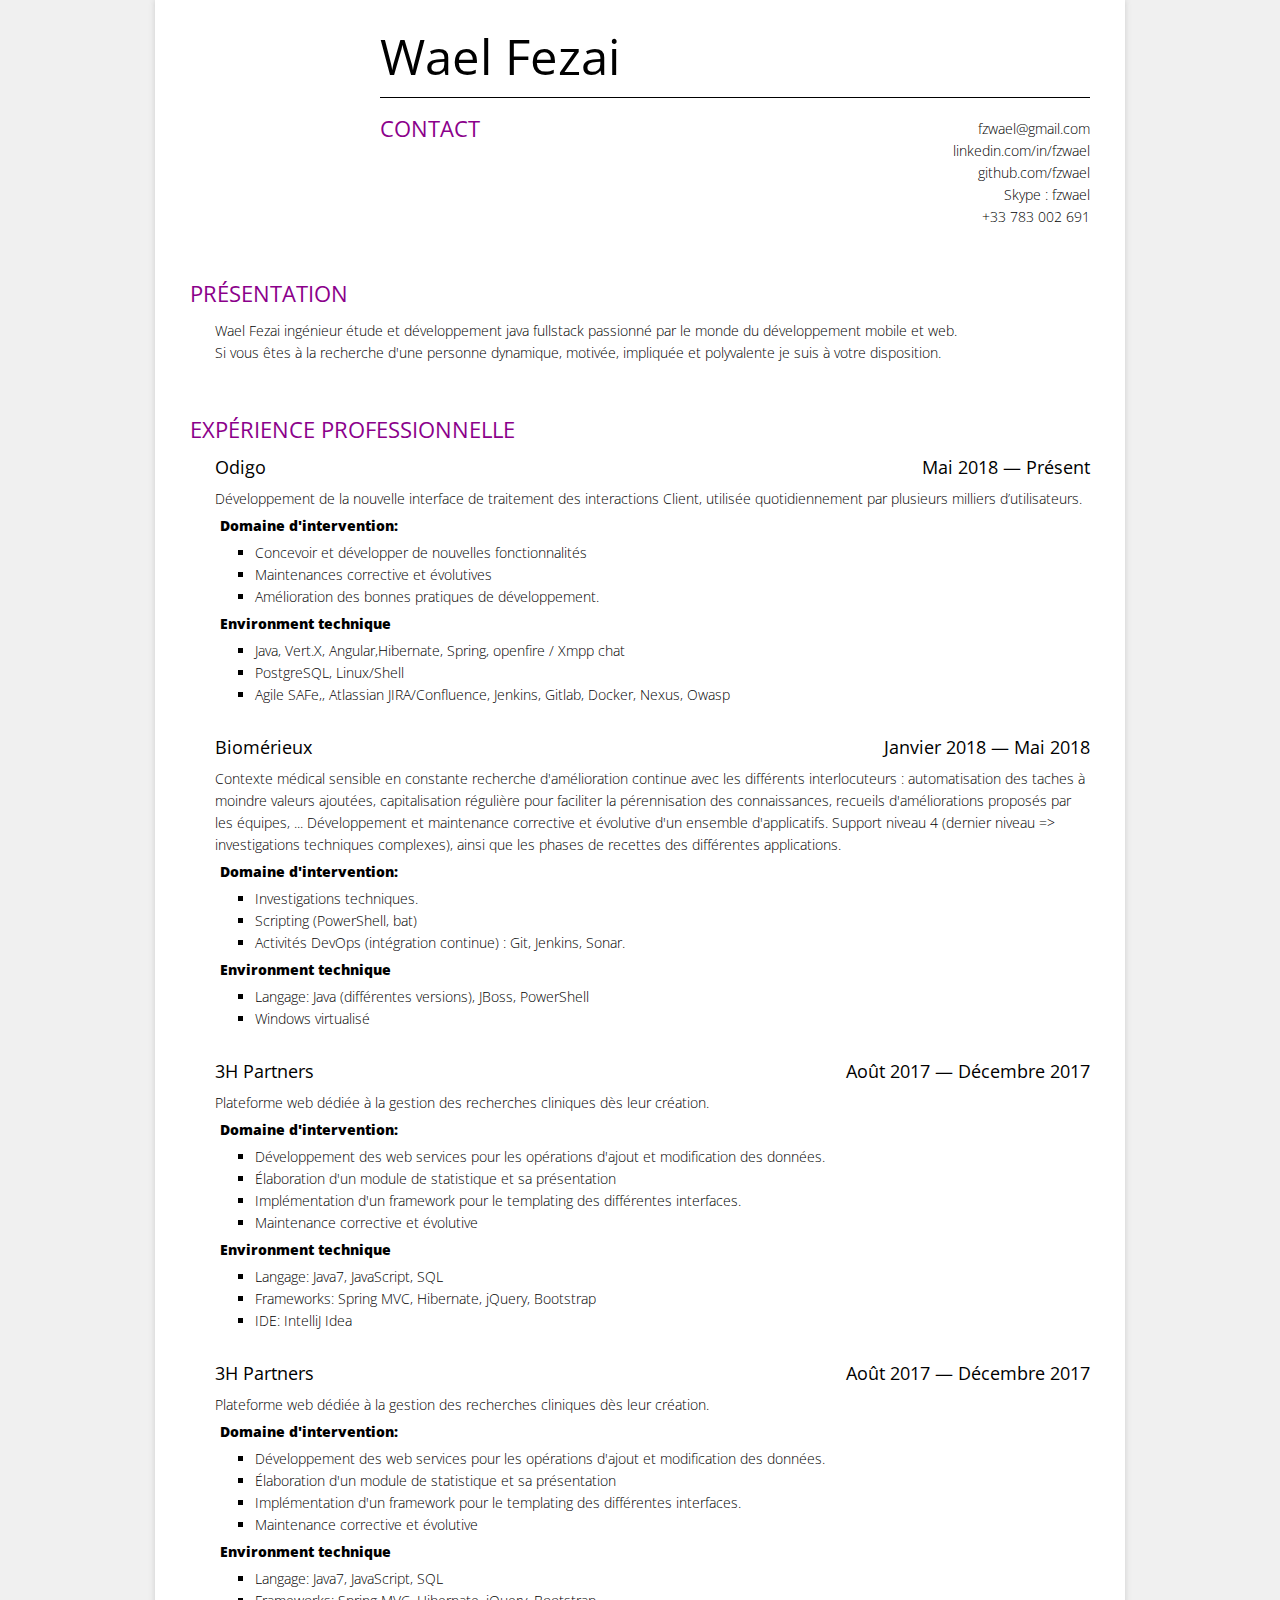
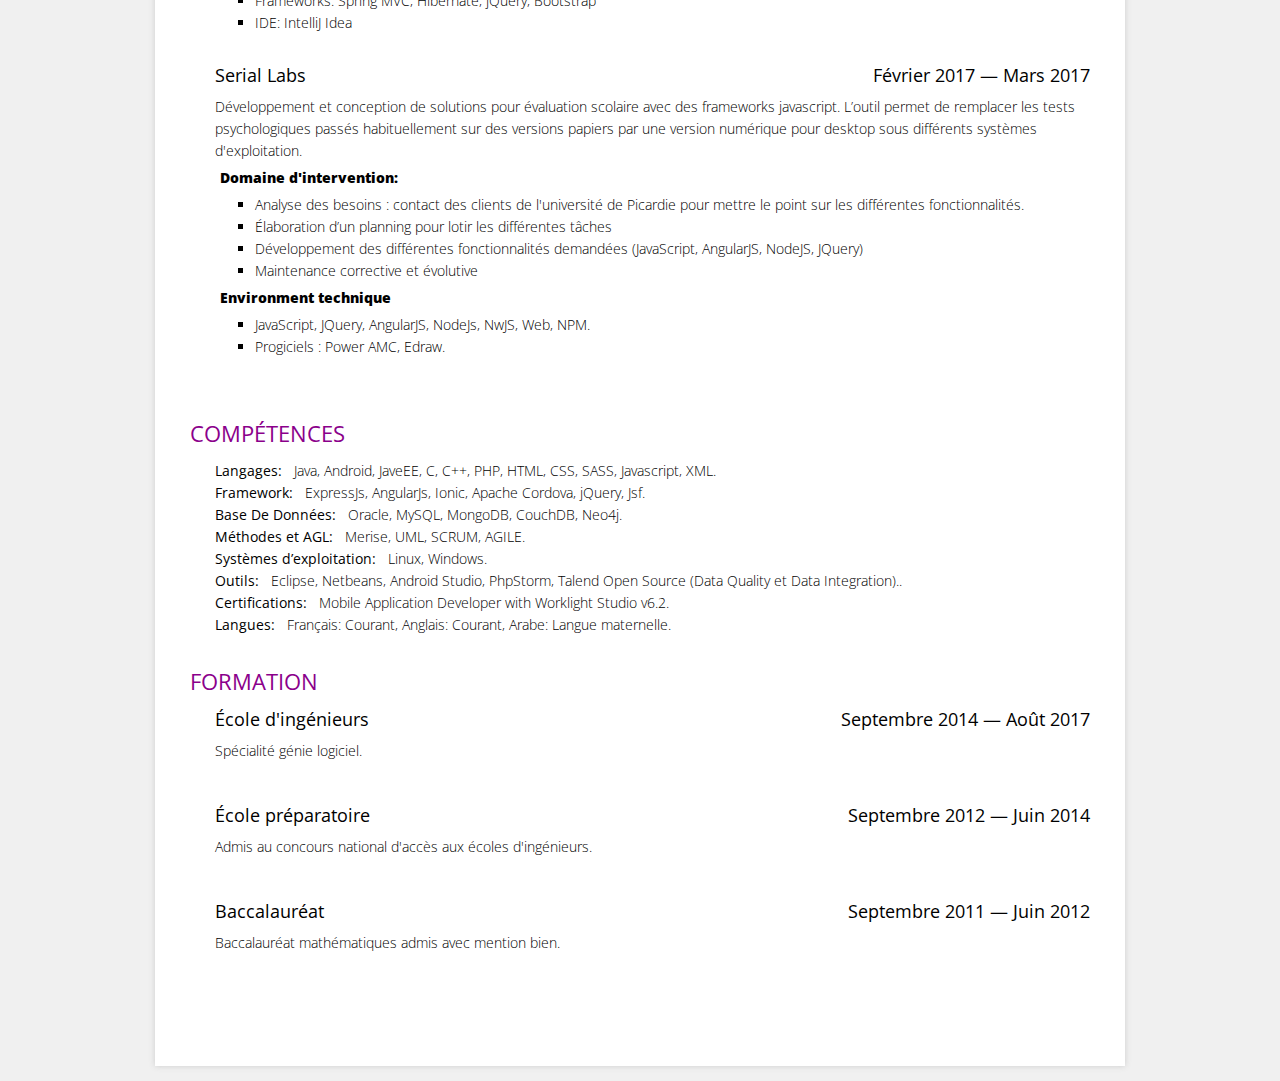
==== commit 8850d906: "Remove personnal projects." ====
--- a/Wael_Fezai-FR.html
+++ b/Wael_Fezai-FR.html
@@ -278,7 +278,7 @@
             <div class="clear"></div>
         </div>
 
-        <div class="section section-qualifications">
+        <!-- <div class="section section-qualifications">
             <h2 class="title">PROJETS</h2>
             <div class="set">
 
@@ -296,7 +296,7 @@
 
             </div>
             <div class="clear"></div>
-        </div>
+        </div> -->
 
         <div class="section section-education">
             <h2 class="title">Formation</h2>
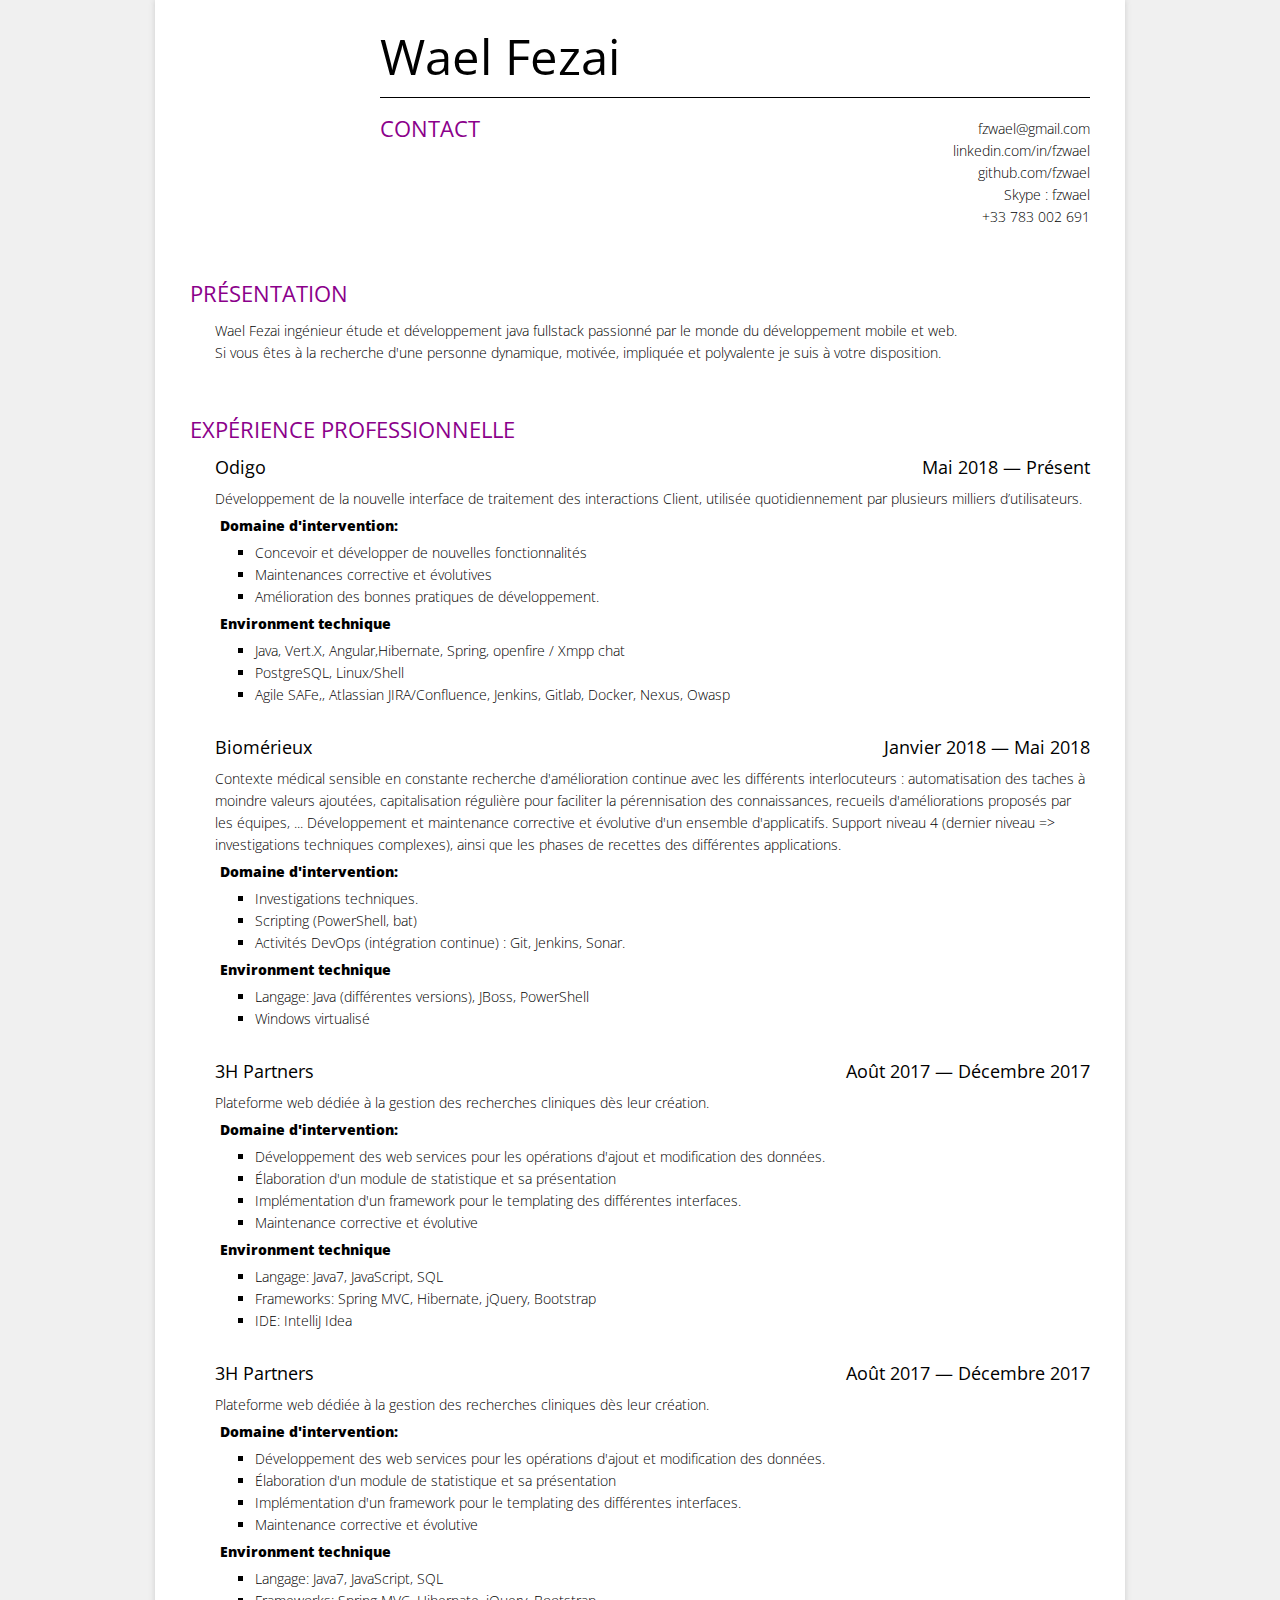
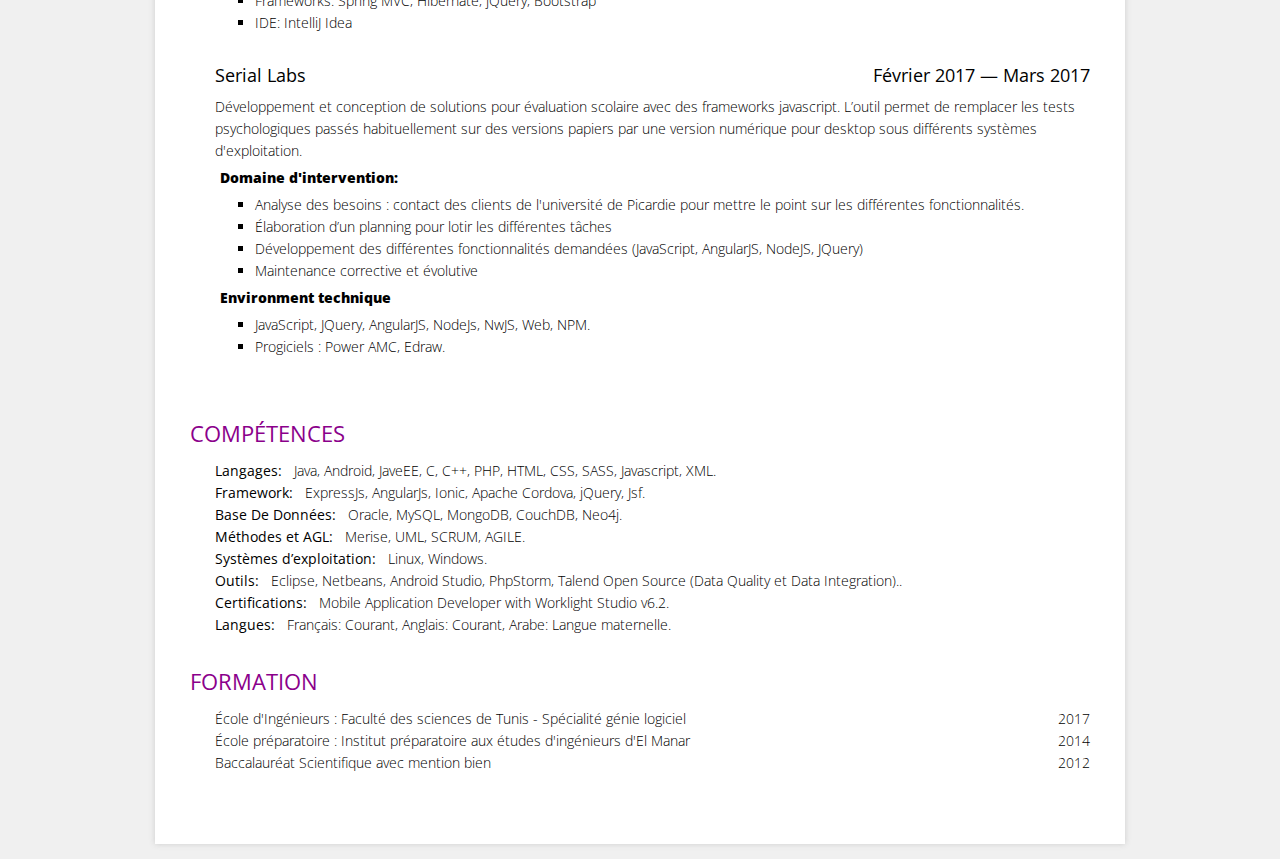
==== commit 466002f5: "Smaller education section." ====
--- a/Wael_Fezai-FR.html
+++ b/Wael_Fezai-FR.html
@@ -301,37 +301,19 @@
         <div class="section section-education">
             <h2 class="title">Formation</h2>
             <div class="set">
-                <div class="item">
-                    <h3><span class="course l">École d'ingénieurs</span>
-                        <span class="date r">Septembre 2014 &mdash; Août 2017</span>
-                    </h3>
-                    <div class="clear"></div>
-                    <!--  <span class="school">Faculté des Sciences de Tunis</span> -->
-                    <div class="info"><span><span>Spécialité génie logiciel.</span></span></div>
-                    <span class="clear"> </span>
-                </div>
-
-                <div class="item">
-                    <h3><span class="course l">École préparatoire</span>
-                        <span class="date r">Septembre 2012 &mdash; Juin 2014</span>
-                    </h3>
-                    <div class="clear"></div>
-                    <!--  <span class="school">Institut Préparatoire aux Études d\'Ingénieurs El Manar</span> -->
-                    <div class="info"><span><span>Admis au concours national d'accès aux écoles
-                                d'ingénieurs.</span></span>
-                    </div>
-                    <span class="clear"> </span>
-                </div>
-
-                <div class="item">
-                    <h3><span class="course l">Baccalauréat</span>
-                        <span class="date r">Septembre 2011 &mdash; Juin 2012</span>
-                    </h3>
-                    <div class="clear"></div>
-                    <!--   <span class="school">Lycée aboulkacem chebbi</span> -->
-                    <div class="info"><span><span>Baccalauréat mathématiques admis avec mention bien.</span></span>
-                    </div>
-                    <span class="clear"> </span>
+                <div>
+                    <span class="course l">École d'Ingénieurs : Faculté des sciences de Tunis - Spécialité génie logiciel</span>
+                    <span class="date r">2017</span>
+                </div>
+
+                <div>
+                    <span class="course l">École préparatoire : Institut préparatoire aux études d'ingénieurs d'El Manar</span>
+                    <span class="date r">2014</span>
+                </div>
+
+                <div>
+                    <span class="course l">Baccalauréat Scientifique avec mention bien</span>
+                    <span class="date r">2012</span>
                 </div>
             </div>
             <div class="clear"></div>
--- a/style.css
+++ b/style.css
@@ -175,7 +175,6 @@
 
 .section h3 span.l,
 .section span.r {
-    width: 49%;
     float: left;
 }
 
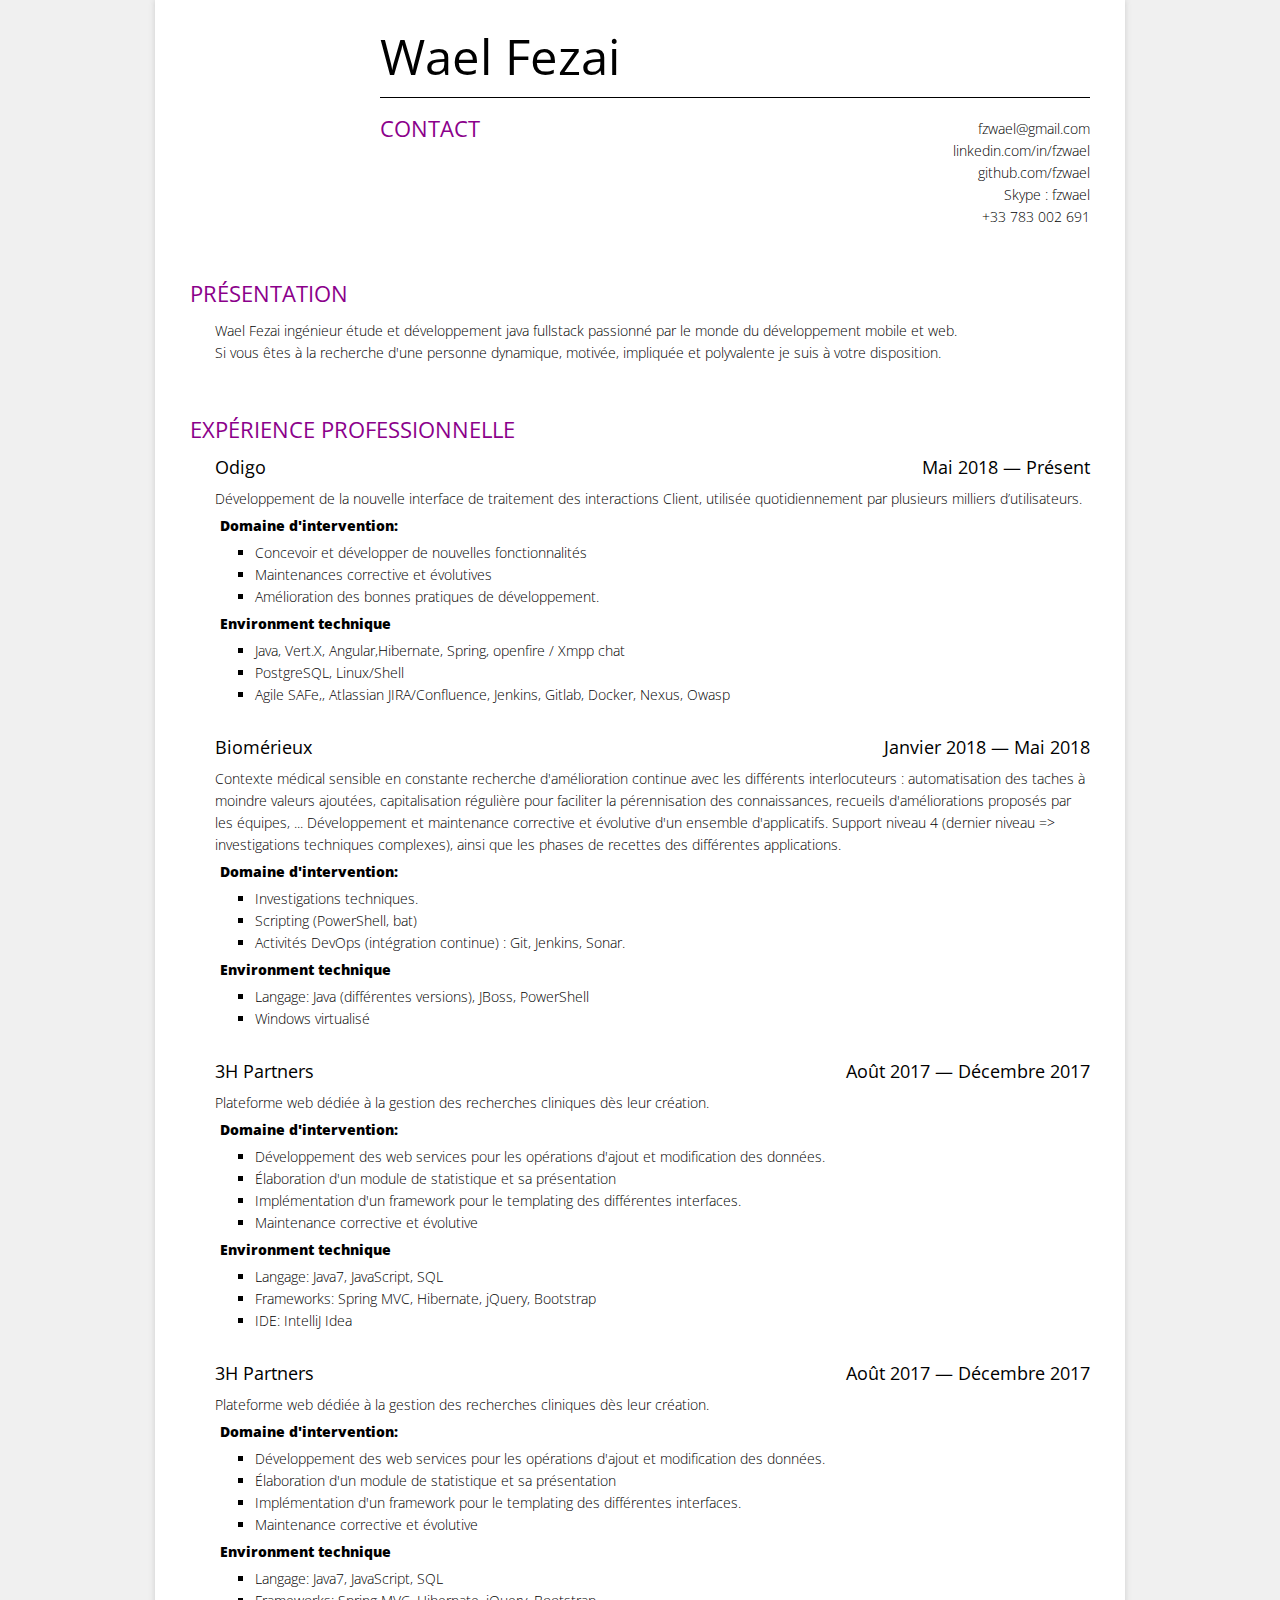
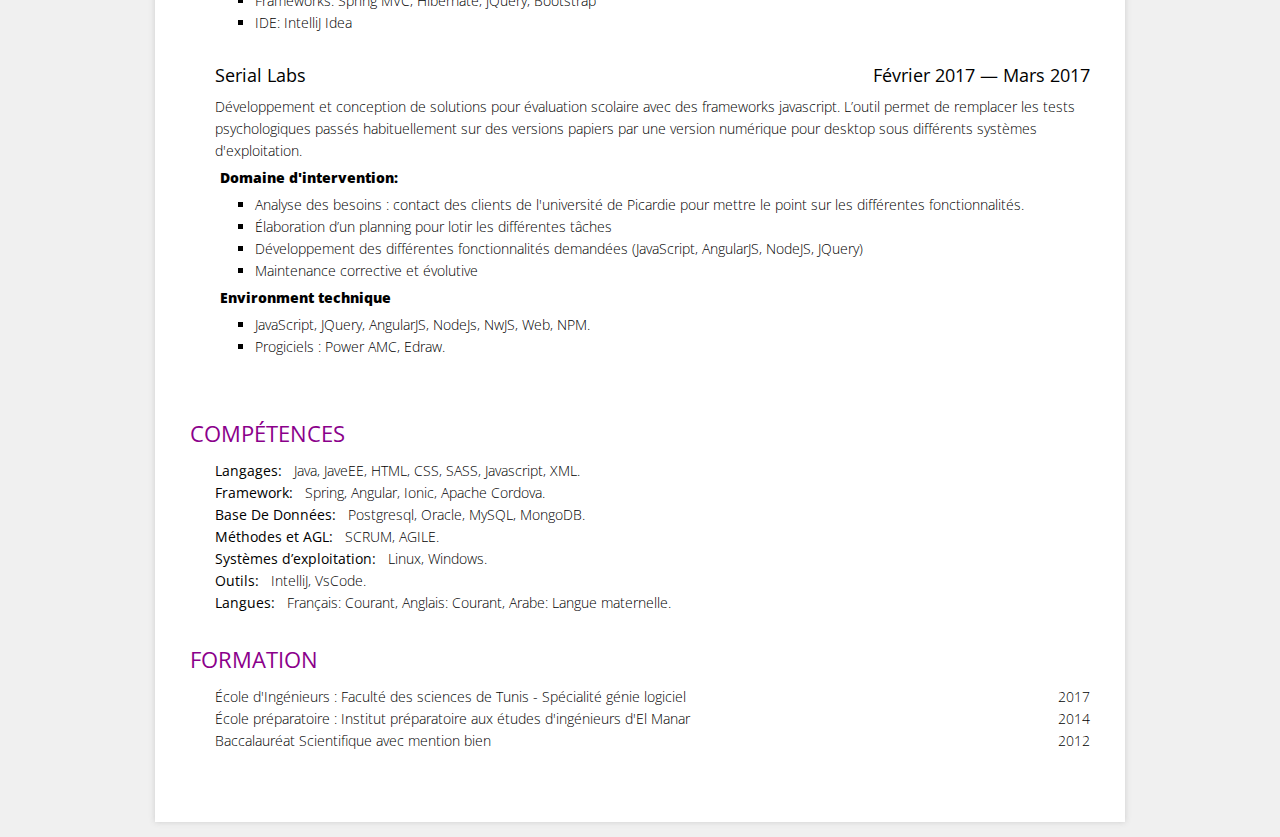
==== commit 00fe49d9: "Update." ====
--- a/Wael_Fezai-FR.html
+++ b/Wael_Fezai-FR.html
@@ -258,20 +258,17 @@
         <div class="section section-qualifications">
             <h2 class="title">Compétences</h2>
             <div class="set">
-                <b>Langages: &nbsp;</b> Java, Android, JaveEE, C, C++, PHP, HTML, CSS, SASS, Javascript, XML. <br>
-
-                <b>Framework: &nbsp;</b> ExpressJs, AngularJs, Ionic, Apache Cordova, jQuery, Jsf.<br>
-
-                <b>Base De Données: &nbsp;</b> Oracle, MySQL, MongoDB, CouchDB, Neo4j. <br>
-
-                <b>Méthodes et AGL: &nbsp;</b> Merise, UML, SCRUM, AGILE. <br>
+                <b>Langages: &nbsp;</b> Java, JaveEE, HTML, CSS, SASS, Javascript, XML.<br>
+
+                <b>Framework: &nbsp;</b> Spring, Angular, Ionic, Apache Cordova.<br>
+
+                <b>Base De Données: &nbsp;</b> Postgresql, Oracle, MySQL, MongoDB.<br>
+
+                <b>Méthodes et AGL: &nbsp;</b> SCRUM, AGILE. <br>
 
                 <b>Systèmes d’exploitation: &nbsp;</b> Linux, Windows. <br>
 
-                <b>Outils: &nbsp;</b> Eclipse, Netbeans, Android Studio, PhpStorm, Talend Open Source (Data Quality et
-                Data Integration).. <br>
-
-                <b>Certifications: &nbsp;</b> Mobile Application Developer with Worklight Studio v6.2. <br>
+                <b>Outils: &nbsp;</b> IntelliJ, VsCode.<br>
 
                 <b>Langues: &nbsp;</b> Français: Courant, Anglais: Courant, Arabe: Langue maternelle. <br>
             </div>
